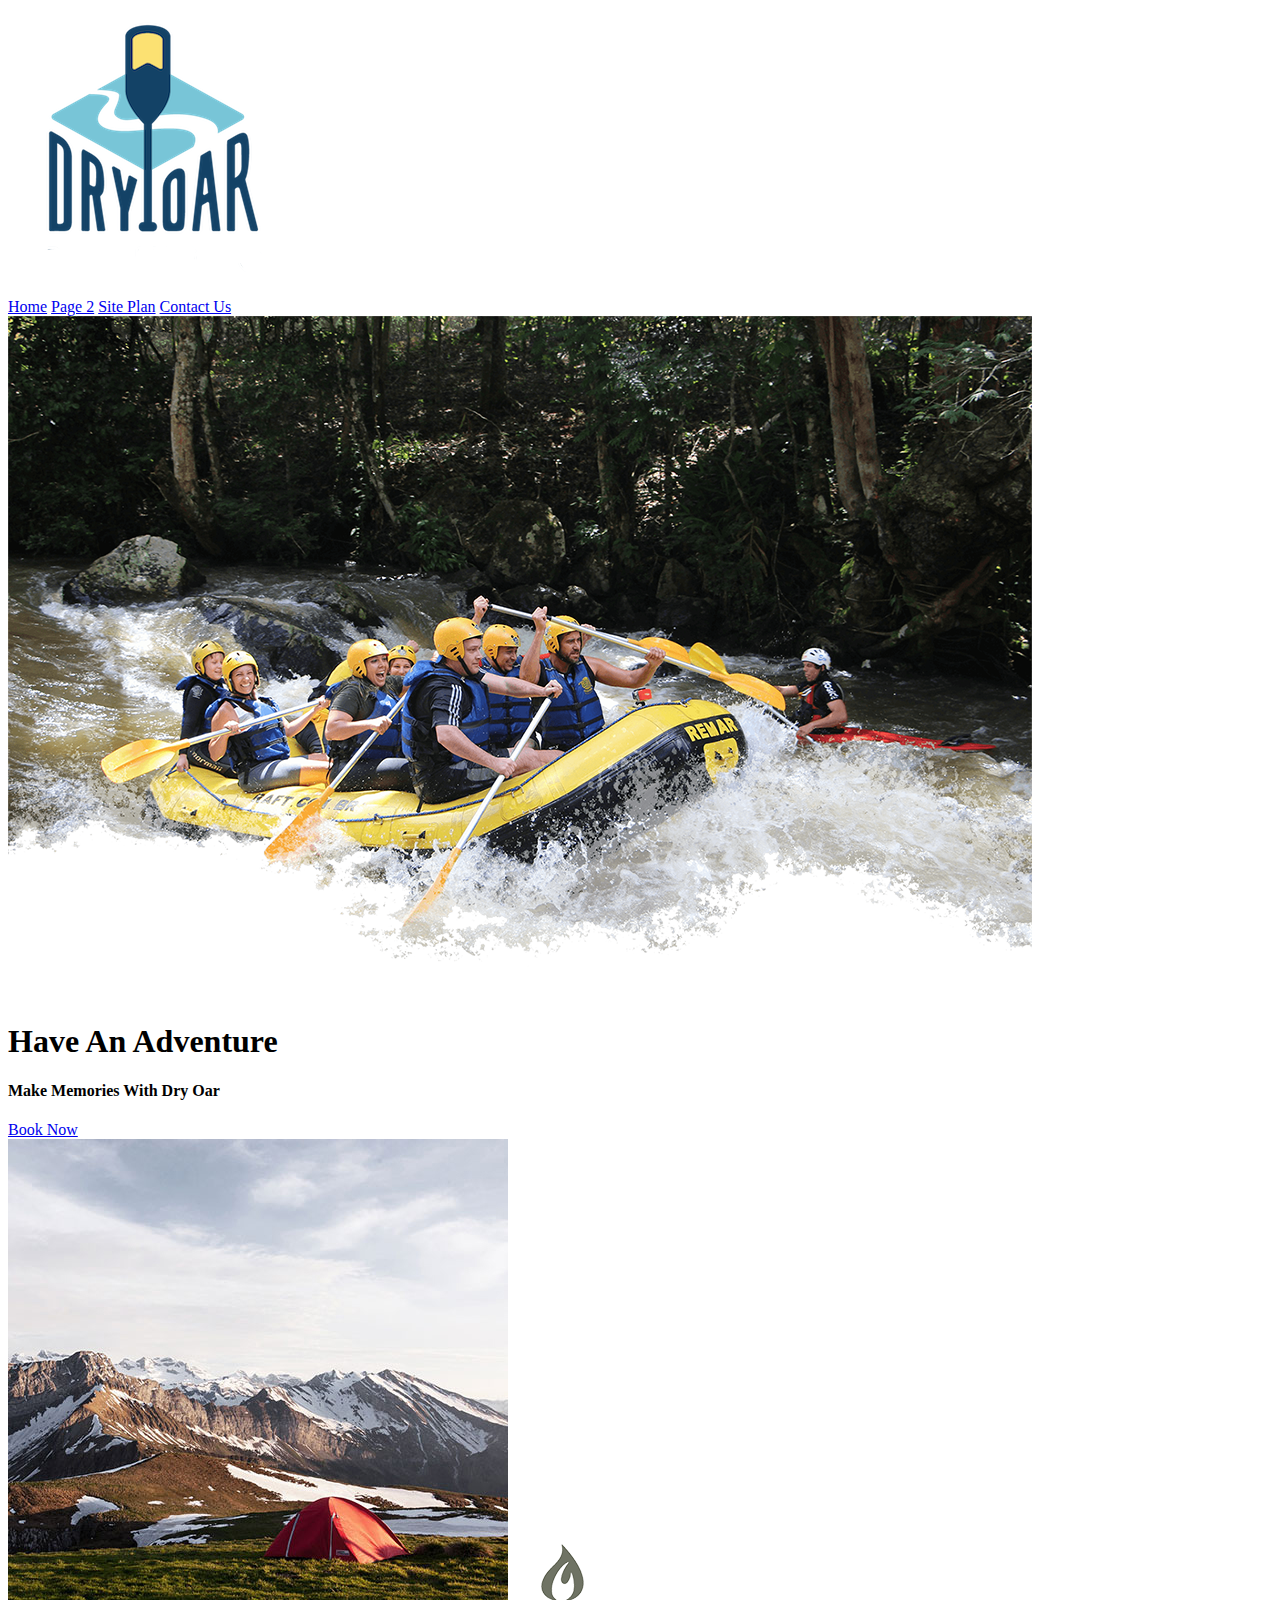
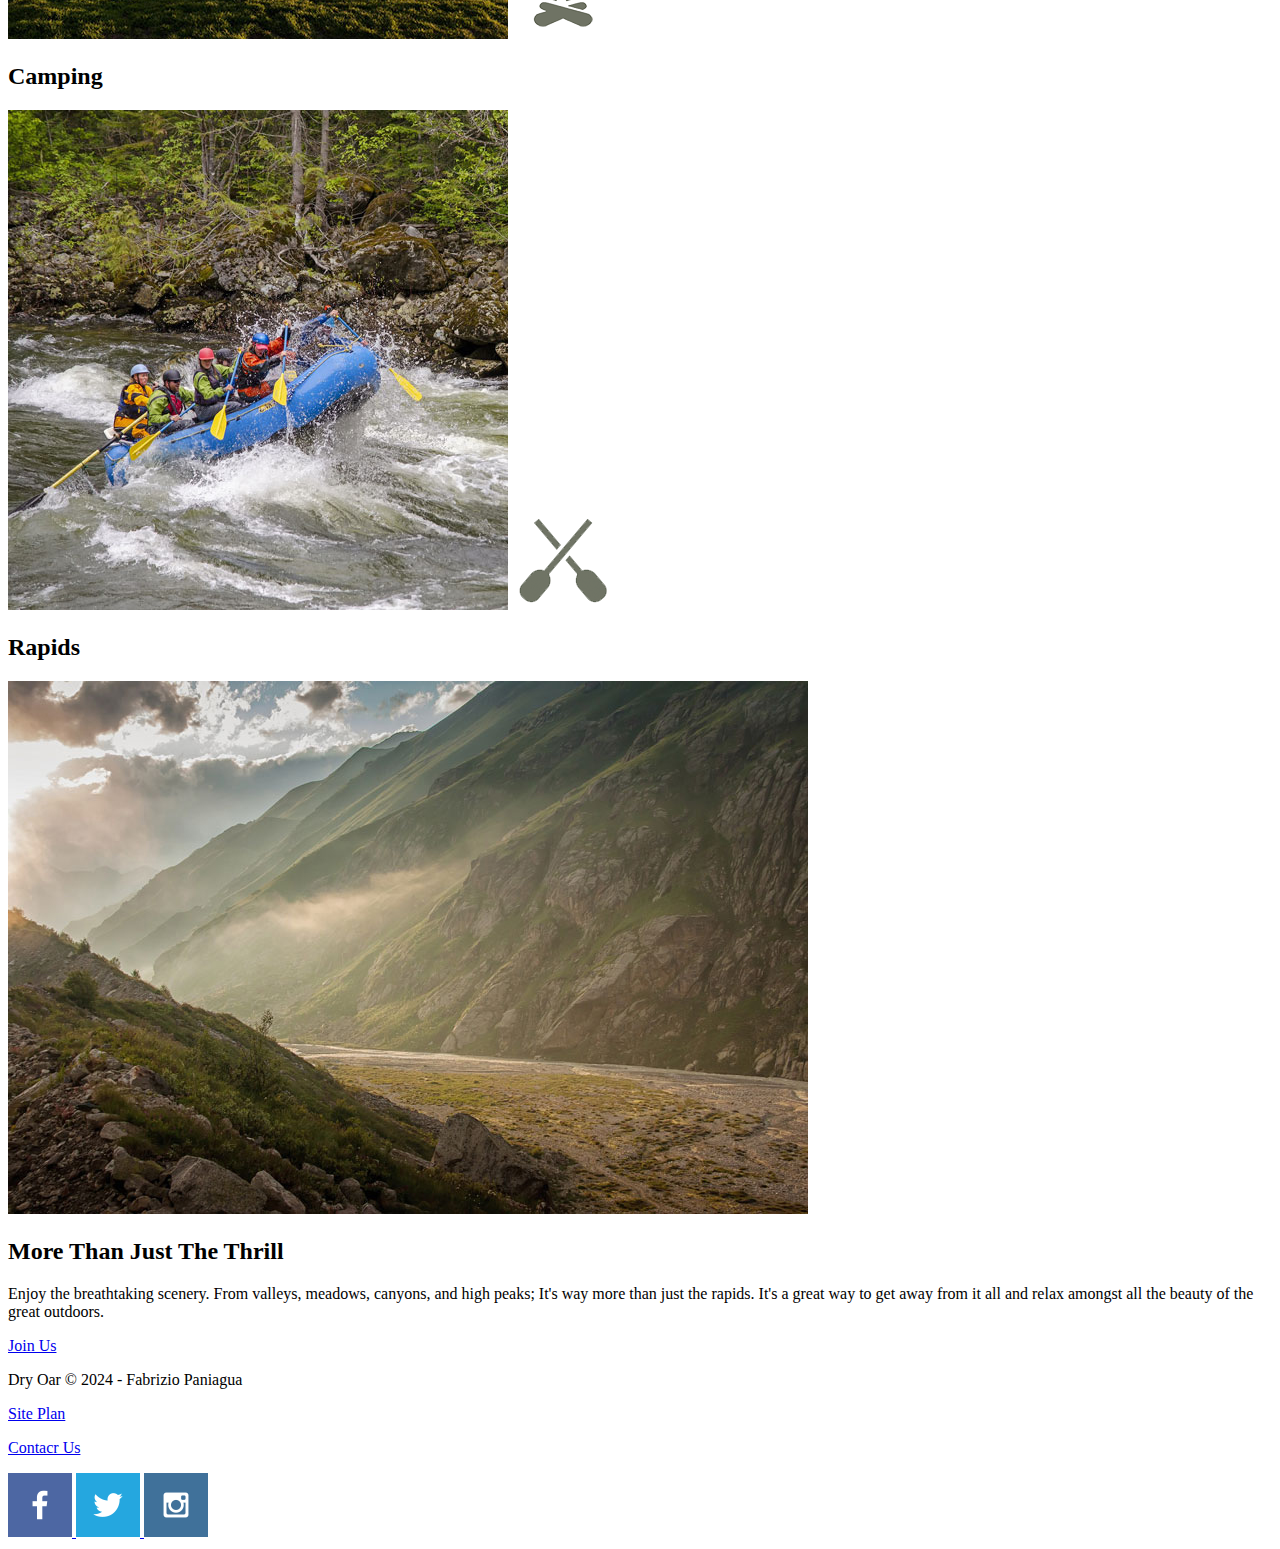
==== wwr/index.html @ 1023a110 "Lets hope" ====
<!DOCTYPE html>
<html lang="en">
<head>
    <meta charset="UTF-8">
    <meta name="viewport" content="width=device-width, initial-scale=1.0">
    <title>Whitewater Rafting Vacations | Dry Oar Boating | Home</title>
</head>
<body>
    <header>
        <a id="logo_link" href="index.html">
            <img class="logo" src="images/logo.png" alt="Dry Oar logo">
        </a>
        <nav>
            <a href="index.html">Home</a>
            <a href="#">Page 2</a>
            <a href="site-plan-rafting.html"> Site Plan</a>
            <a href="contactus.hmtl">Contact Us</a>
        </nav>
    </header>
    <div id="hero">
        <div id="hero-box">
            <img id="hero-img" src="images/hero.png" alt="People enjoying white water rafting">
        </div>
        <section id="hero.msg">
            <h1 class="home title">Have An Adventure</h1>
            <h4>Make Memories With Dry Oar </h4>
            <div class='button-box'>
                <a class='book' href="contactus.html">Book Now</a>
            </div>
        </section>
    </div>
    <main class="home-grid">
        <section class="rivers-card">
            <img class="card-img" src="images/camping.jpg" alt="tent in moutains">
            <img class="icon" src="images/fire_icon.png" alt="fire icon">
            <h2>Camping</h2>
        </section>
        <section class="rapids-card">
            <img class="card-img" src="images/rapids.jpg" alt="rafting boat">
            <img class="icon" src="images/oars.png" alt="oars icon">
            <h2>Rapids</h2>
        </section>
        <img class="mountains" src="images/mountains.jpg" alt="Misty mountains">
        <section class="msg">
            <h2>More Than Just The Thrill</h2>
            <p>Enjoy the breathtaking scenery. From valleys, meadows, canyons, and high peaks; It's way more than just the rapids. It's a great way to get away from it all and relax amongst all the beauty of the great outdoors. </p>
            <a class='join' href="rivers.html">Join Us</a>
        </section>
    </main>
    <footer>
        <p>Dry Oar &copy; 2024 - Fabrizio Paniagua</p>
        <p><a href="site-plan-rafting.html">Site Plan</a></p>
        <p><a href="contactus.html">Contacr Us</a></p>
        <div class="social">
            <a href="https://facebook.com">
                <img src="images/facebook.png" alt="fb icon">
            </a>
            <a href="https://twitter.com">
                <img src="images/twitter.png" alt="twitter icon">
            </a>
            <a href="https://instagram.com">
                <img src="images/instagram.png" alt="instagram icon">
            </a>
        </div>
    </footer>
</body>
</html>
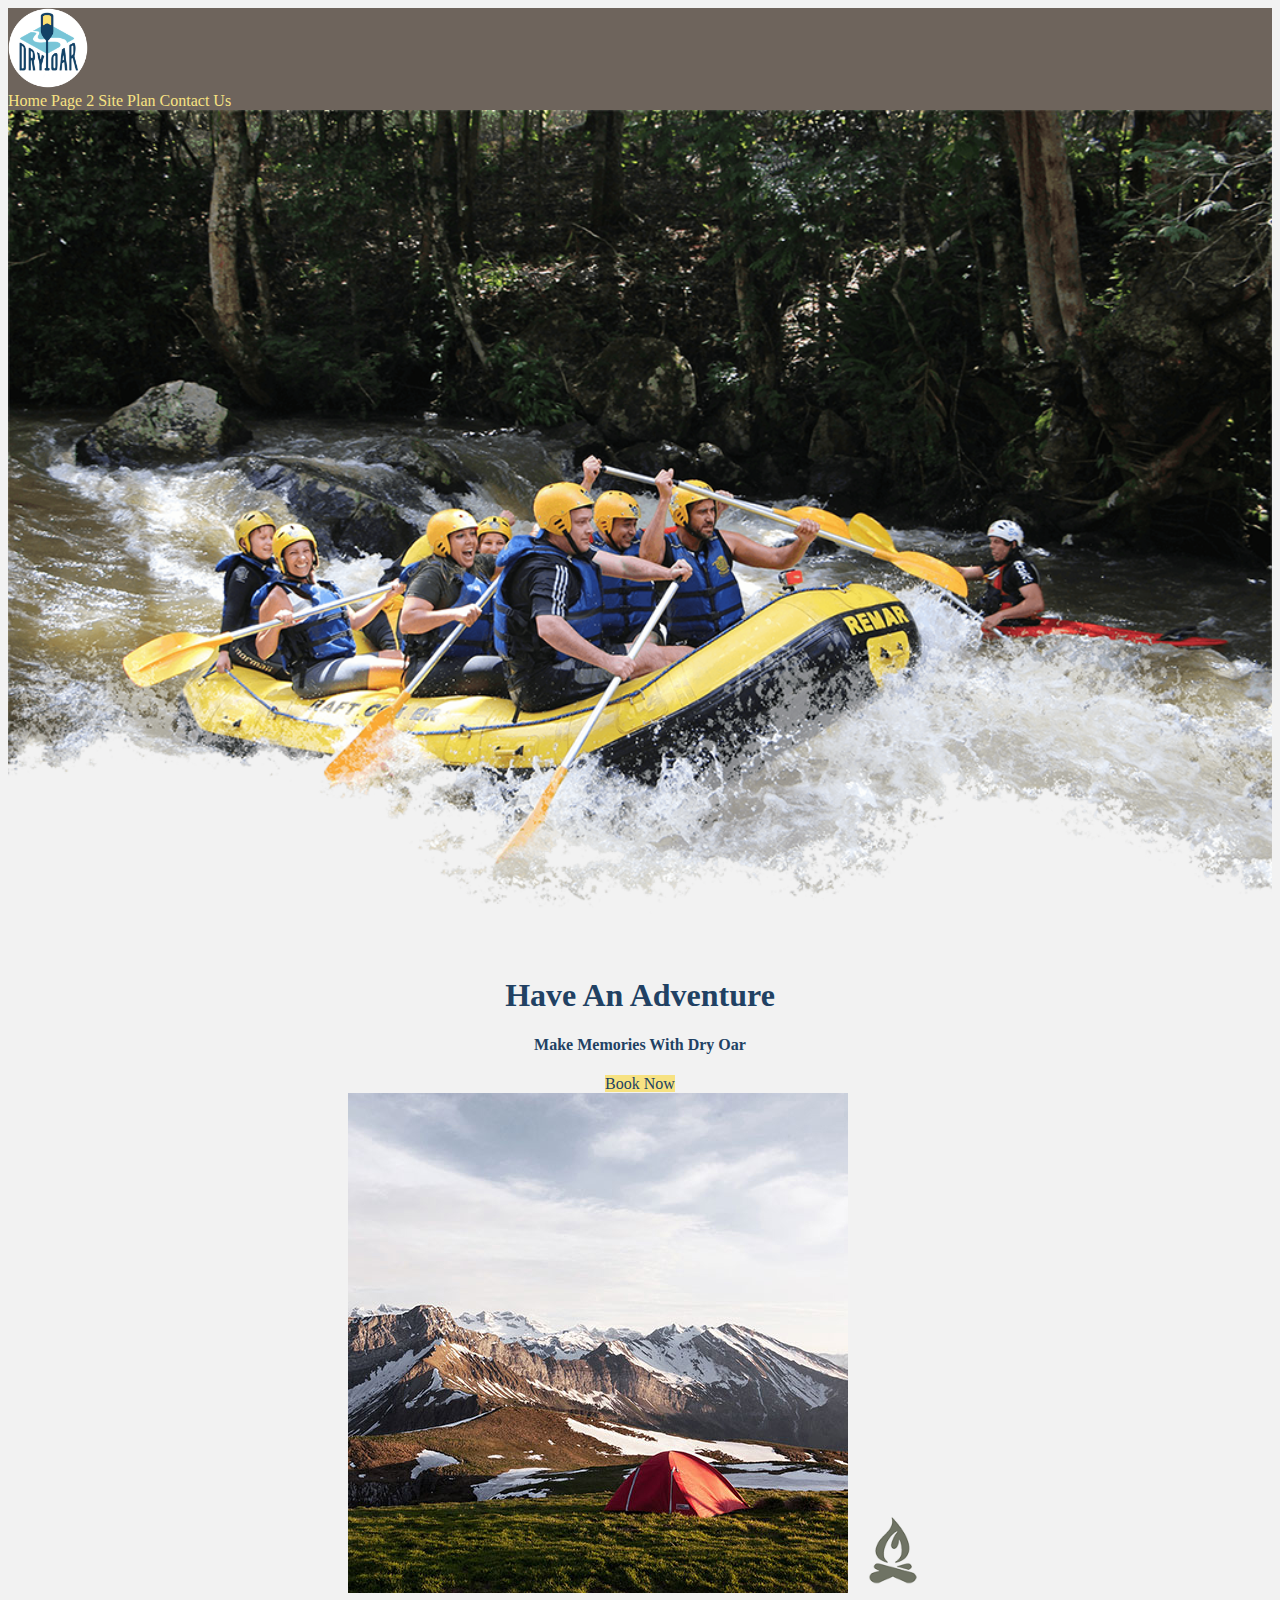
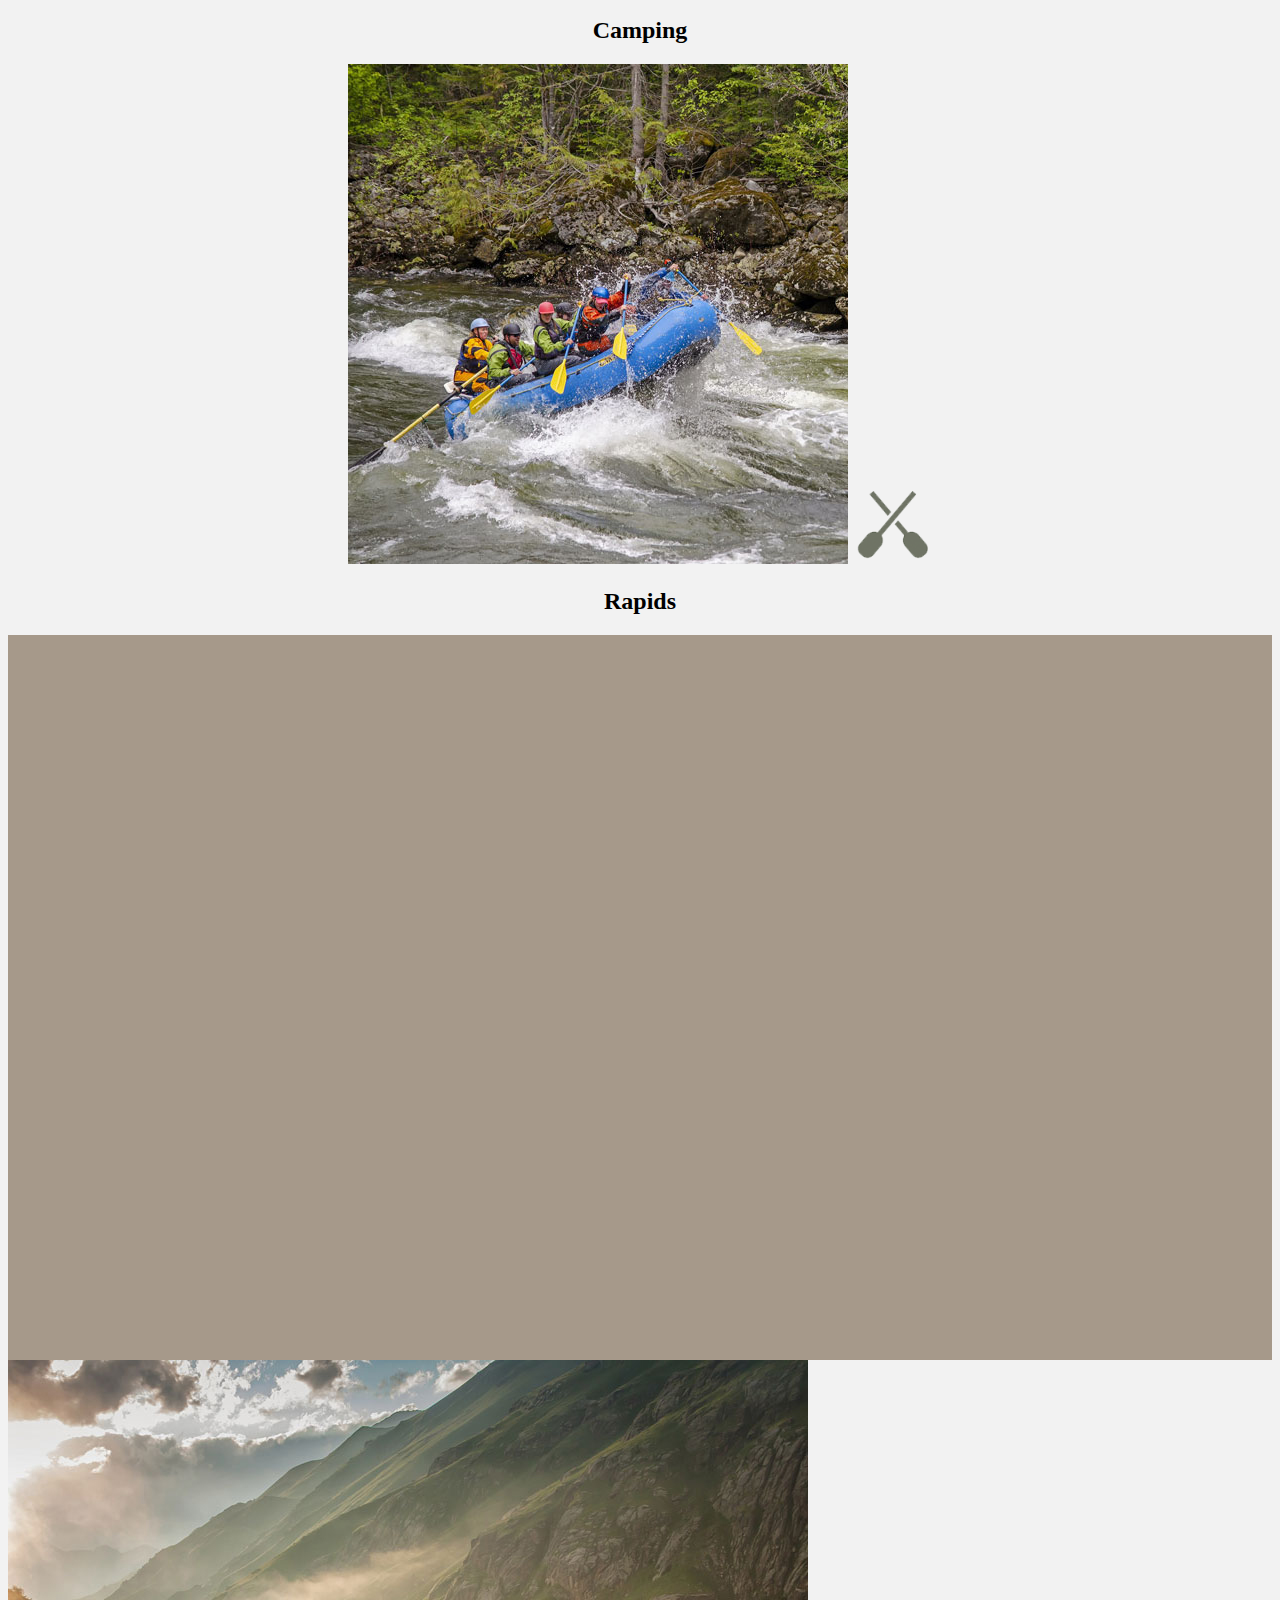
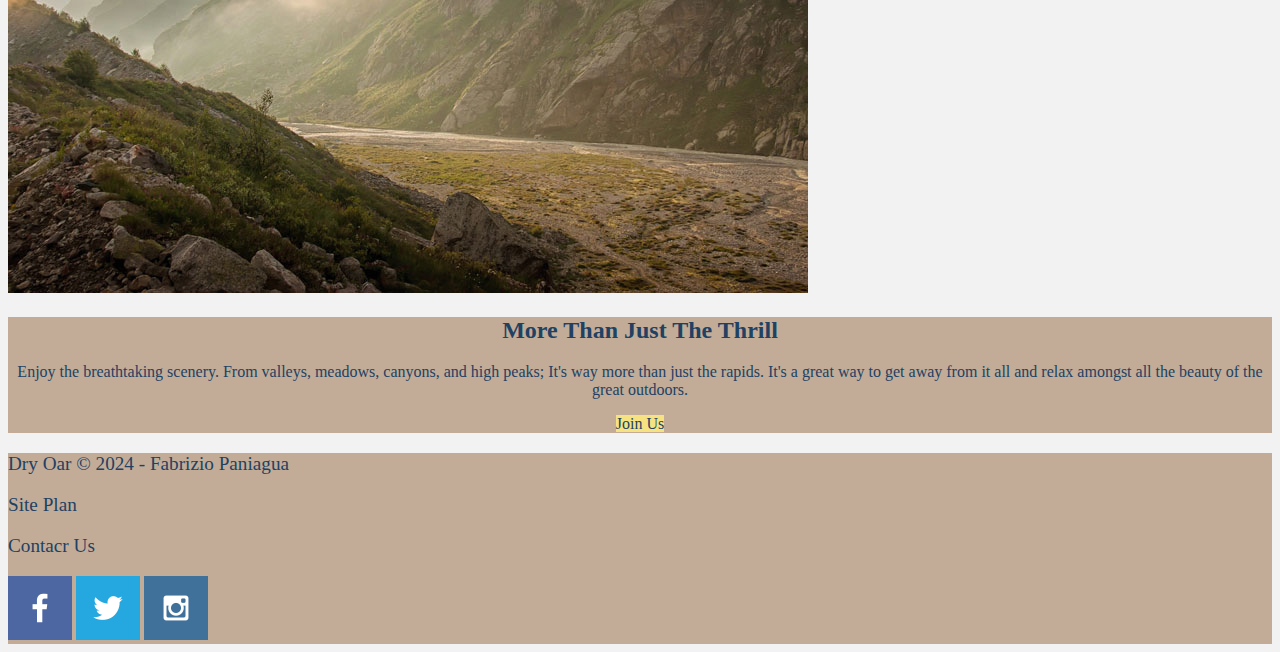
==== commit d194c8a1: "homework" ====
--- a/wwr/index.html
+++ b/wwr/index.html
@@ -2,11 +2,13 @@
 <!DOCTYPE html>
 <html lang="en">
 <head>
+    <link rel="stylesheet" href="styles/style.css">
     <meta charset="UTF-8">
     <meta name="viewport" content="width=device-width, initial-scale=1.0">
     <title>Whitewater Rafting Vacations | Dry Oar Boating | Home</title>
 </head>
 <body>
+    <div id="content"></div>
     <header>
         <a id="logo_link" href="index.html">
             <img class="logo" src="images/logo.png" alt="Dry Oar logo">
@@ -23,7 +25,7 @@
             <img id="hero-img" src="images/hero.png" alt="People enjoying white water rafting">
         </div>
         <section id="hero.msg">
-            <h1 class="home title">Have An Adventure</h1>
+            <h1 class="home-title">Have An Adventure</h1>
             <h4>Make Memories With Dry Oar </h4>
             <div class='button-box'>
                 <a class='book' href="contactus.html">Book Now</a>
@@ -41,6 +43,7 @@
             <img class="icon" src="images/oars.png" alt="oars icon">
             <h2>Rapids</h2>
         </section>
+        <div id="background"></div> 
         <img class="mountains" src="images/mountains.jpg" alt="Misty mountains">
         <section class="msg">
             <h2>More Than Just The Thrill</h2>
@@ -53,13 +56,13 @@
         <p><a href="site-plan-rafting.html">Site Plan</a></p>
         <p><a href="contactus.html">Contacr Us</a></p>
         <div class="social">
-            <a href="https://facebook.com">
+            <a href="https://facebook.com" target="_blank">
                 <img src="images/facebook.png" alt="fb icon">
             </a>
-            <a href="https://twitter.com">
+            <a href="https://twitter.com" target="_blank">
                 <img src="images/twitter.png" alt="twitter icon">
             </a>
-            <a href="https://instagram.com">
+            <a href="https://instagram.com" target="_blank">
                 <img src="images/instagram.png" alt="instagram icon">
             </a>
         </div>
--- a/wwr/styles/style.css
+++ b/wwr/styles/style.css
@@ -0,0 +1,84 @@
+header {
+    background-color:#6e645c;
+}
+body {
+    background-color: #F2F2F2; 
+}
+main section{
+    text-align: center;
+}
+nav a{
+    text-align: center;
+    color: #F7E282;
+    text-decoration: none;
+}
+nav a:hover {
+    background-color: #214163;
+    color: #F7E282;
+}
+h4{
+    text-align: center;
+    color: #214163;
+}
+#content {
+    max-width: 1600px;
+    margin: 0 auto;
+}
+#hero-msg h1, #hero-msg h4{
+    text-align: center;
+}
+#background {
+    height: 725px;
+    background-color: #A6998A;
+}
+h1{
+    text-align: center;
+    color: #214163;
+}
+.button-box{
+    text-align: center;
+}
+.book, .join{
+    background-color: #F7E282;
+    color: #214163;
+    text-decoration: none;
+}
+.book:hover, .join:hover{
+    background-color: #8AC3D5;
+    color: #214163;
+}
+.msg{
+    background-color: #c2ac98;
+}
+.msg h2{
+    color: #214163;
+}
+.msg p{
+    color: #214163;
+}
+.logo{
+    width: 80px;
+}
+.icon{
+    width: 80px;
+}
+#hero-img{
+    width: 100%;
+}
+footer{
+    background-color: #c2ac98;
+    color: #214163;
+}
+footer a{
+    color: #214163;
+    text-decoration: none;
+}
+footer a:hover{
+    color: #214163;
+}
+footer p {
+    font-size: 1.2em;
+} 
+footer p a:hover {
+    text-decoration: underline;
+}    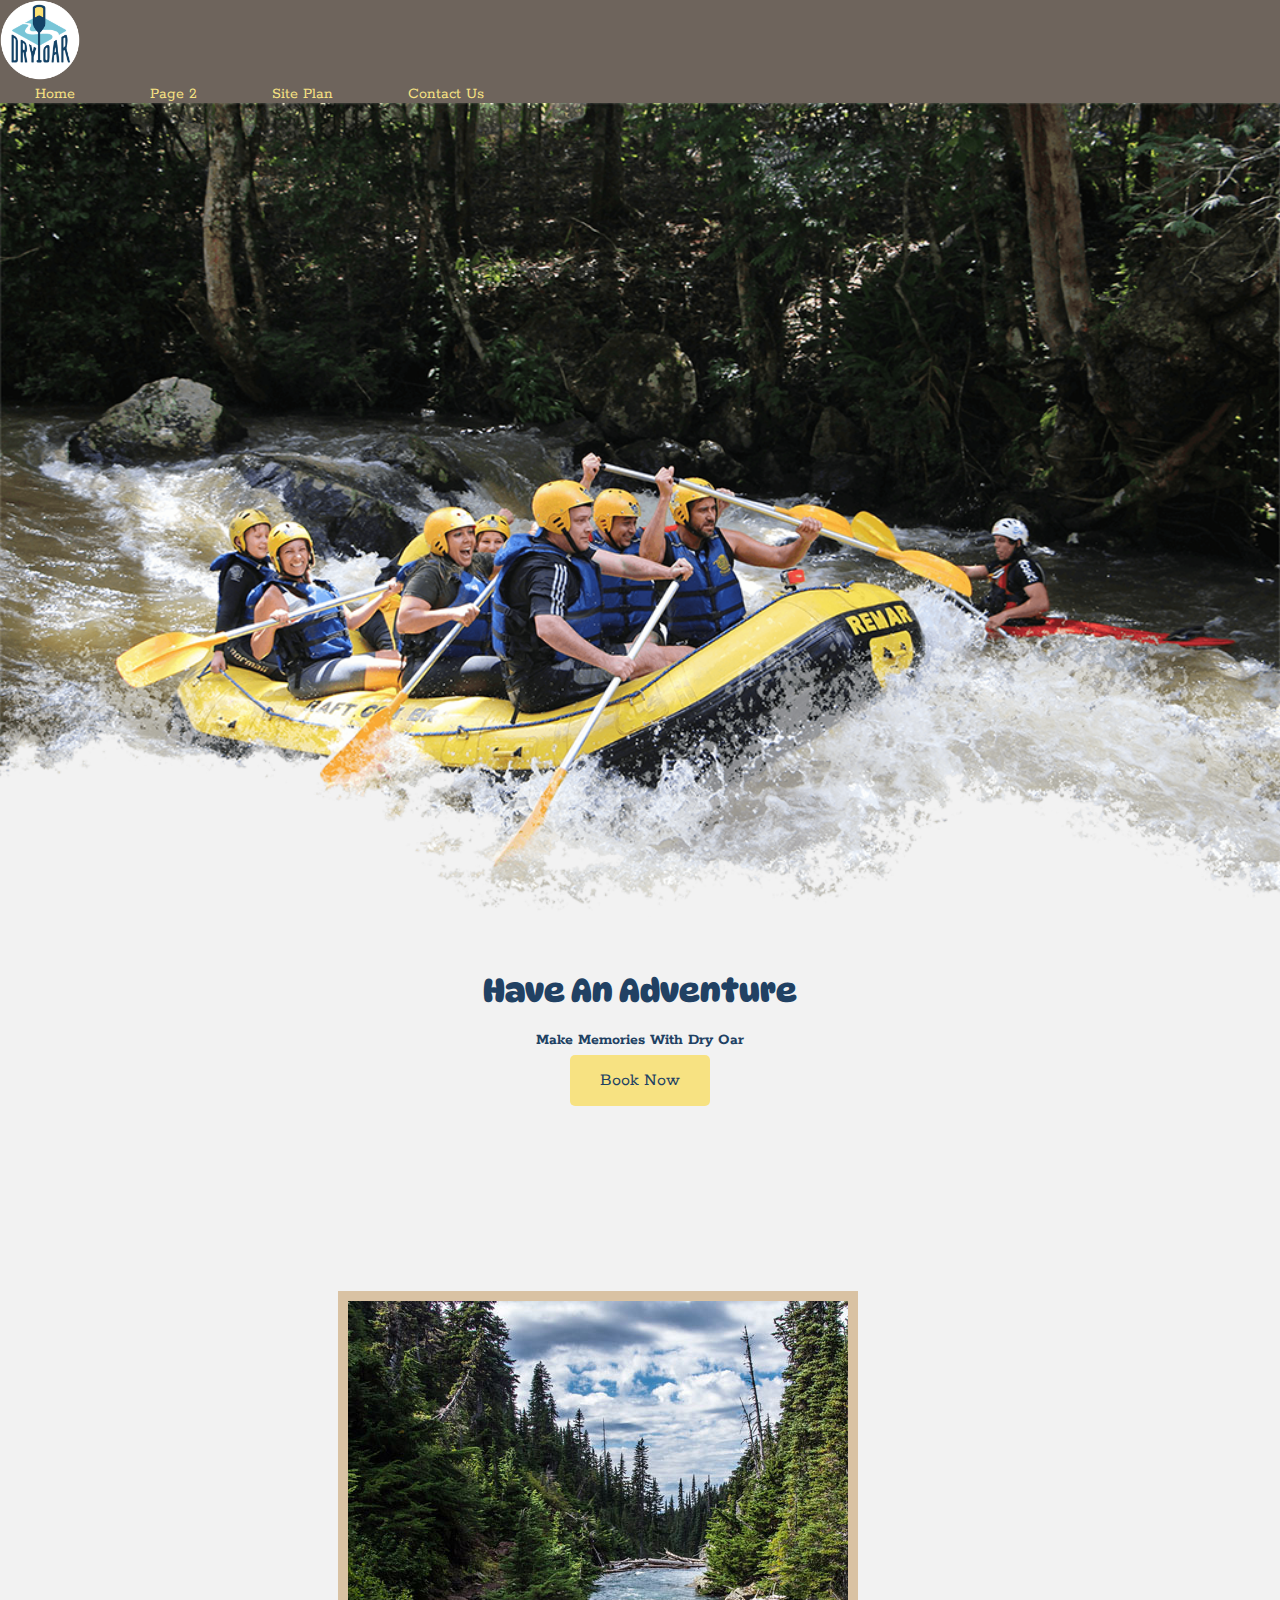
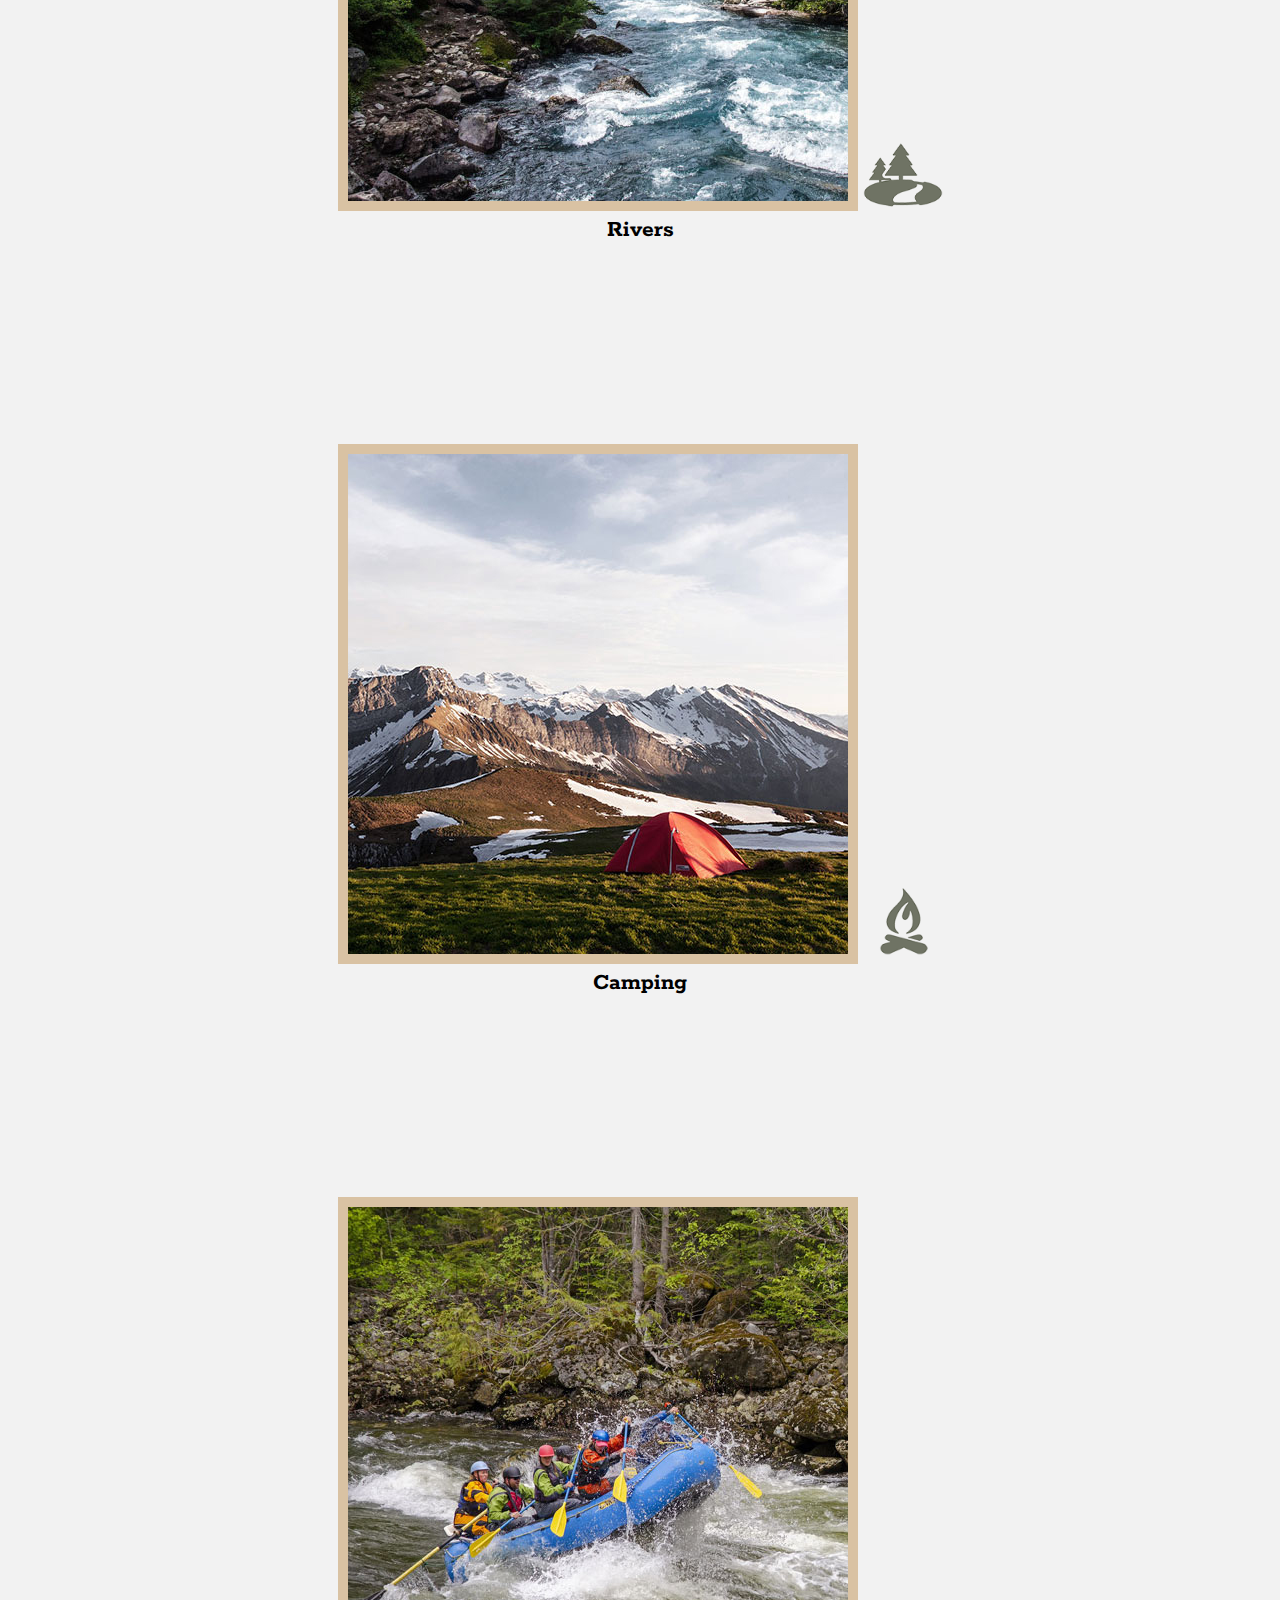
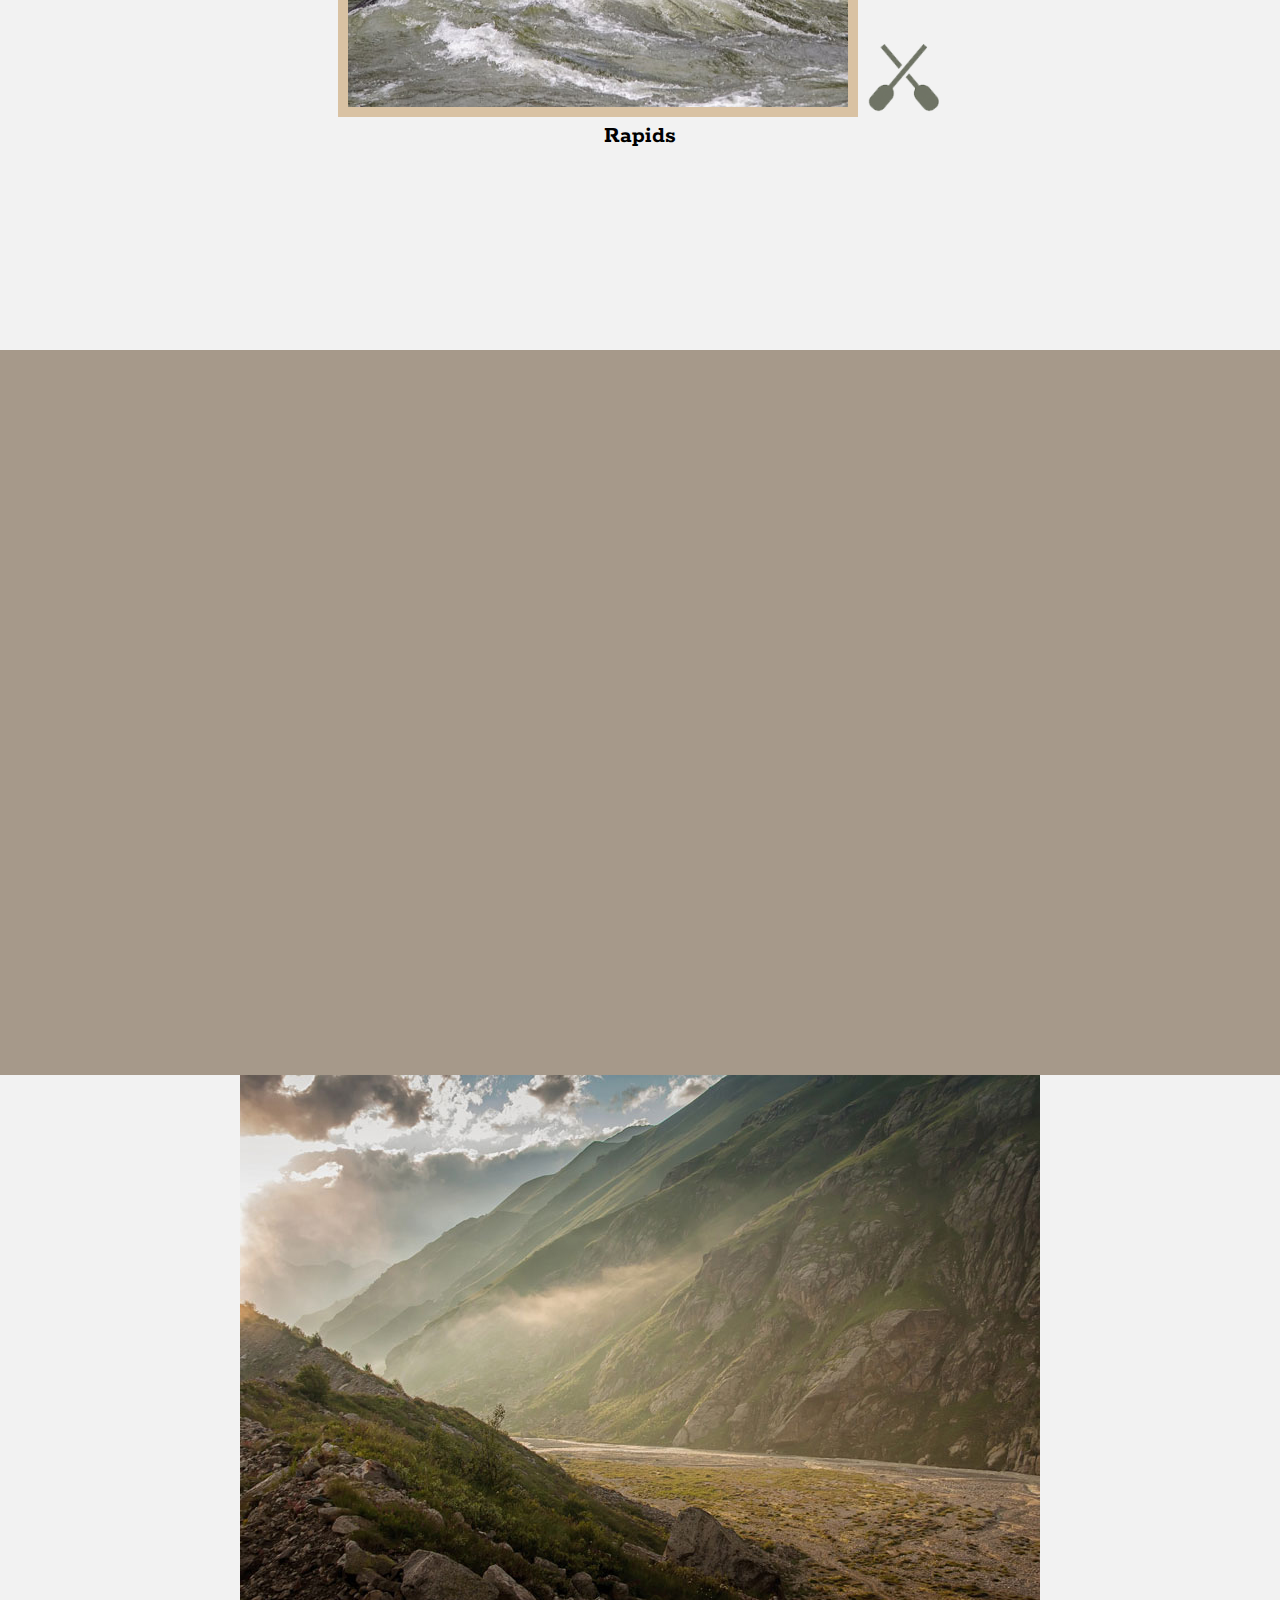
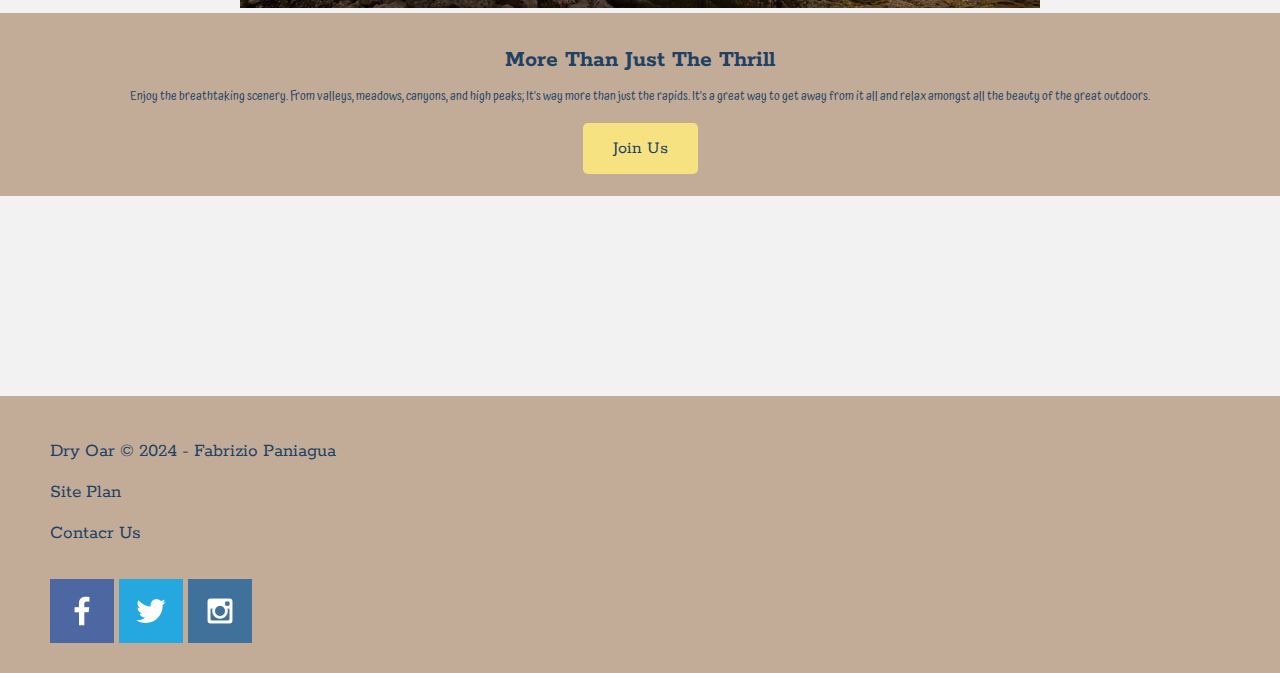
==== commit 7a63124c: "week5_changes" ====
--- a/wwr/index.html
+++ b/wwr/index.html
@@ -25,7 +25,7 @@
             <img id="hero-img" src="images/hero.png" alt="People enjoying white water rafting">
         </div>
         <section id="hero.msg">
-            <h1 class="home-title">Have An Adventure</h1>
+            <h1 class='home-title'>Have An Adventure</h1>
             <h4>Make Memories With Dry Oar </h4>
             <div class='button-box'>
                 <a class='book' href="contactus.html">Book Now</a>
@@ -34,6 +34,10 @@
     </div>
     <main class="home-grid">
         <section class="rivers-card">
+            <img class="card-img" src="images/rivers.jpg" alt="river in forest">
+            <img class="icon" src="images/river_icon.png" alt="river icon">
+            <h2>Rivers</h2>
+        <section class="camping-card">
             <img class="card-img" src="images/camping.jpg" alt="tent in moutains">
             <img class="icon" src="images/fire_icon.png" alt="fire icon">
             <h2>Camping</h2>
--- a/wwr/styles/style.css
+++ b/wwr/styles/style.css
@@ -1,16 +1,26 @@
+@import url('https://fonts.googleapis.com/css2?family=DynaPuff:wght@400..700&display=swap');
+@import url('https://fonts.googleapis.com/css2?family=Rokkitt:ital,wght@0,100..900;1,100..900&display=swap');
+@import url('https://fonts.googleapis.com/css2?family=Atma:wght@300;400;500;600;700&display=swap');
 header {
     background-color:#6e645c;
 }
 body {
     background-color: #F2F2F2; 
+    font-family: "Rokkitt", Helvetica, sans-serif;
+    margin: 0;
+    padding: 0;
 }
 main section{
     text-align: center;
+}
+main section img{
+    box-sizing: border-box;
 }
 nav a{
     text-align: center;
     color: #F7E282;
     text-decoration: none;
+    padding: 35px;
 }
 nav a:hover {
     background-color: #214163;
@@ -31,9 +41,21 @@
     height: 725px;
     background-color: #A6998A;
 }
-h1{
+#hero-img{
+    width: 100%;
+}
+#logo_link{
+    padding-top: 5px;
+}
+.home-title{
     text-align: center;
     color: #214163;
+    font-family: "DynaPuff", Helvetica, sans-serif;
+    font-size: 2em;
+    margin-top: 10px;
+}
+h2 {
+    margin: 0;
 }
 .button-box{
     text-align: center;
@@ -42,6 +64,11 @@
     background-color: #F7E282;
     color: #214163;
     text-decoration: none;
+    font-family: "Rokkitt", Helvetica, sans-serif;
+    font-size: 18px;
+    padding: 15px 30px;
+    margin-top: 50px;
+    border-radius: 5px;
 }
 .book:hover, .join:hover{
     background-color: #8AC3D5;
@@ -49,25 +76,36 @@
 }
 .msg{
     background-color: #c2ac98;
+    line-height: 1.5em;
+    padding: 35px;
 }
 .msg h2{
     color: #214163;
 }
 .msg p{
     color: #214163;
+    font-family: "Atma", Helvetica, sans-serif;
+    font-size: .8em;
+    padding-bottom: 15px;
 }
 .logo{
     width: 80px;
 }
 .icon{
     width: 80px;
+    padding-top: 10px;
 }
-#hero-img{
-    width: 100%;
+.rivers-card, .camping-card, .rapids-card{
+    margin: 200px 0;
+}
+.card-img{
+    border: 10px solid #d9c2a3;
 }
 footer{
     background-color: #c2ac98;
     color: #214163;
+    padding: 25px 50px;
+    margin-top: 200px;
 }
 footer a{
     color: #214163;
@@ -81,4 +119,7 @@
 } 
 footer p a:hover {
     text-decoration: underline;
-}    +}
+footer .social{
+    padding-top: 15px;
+}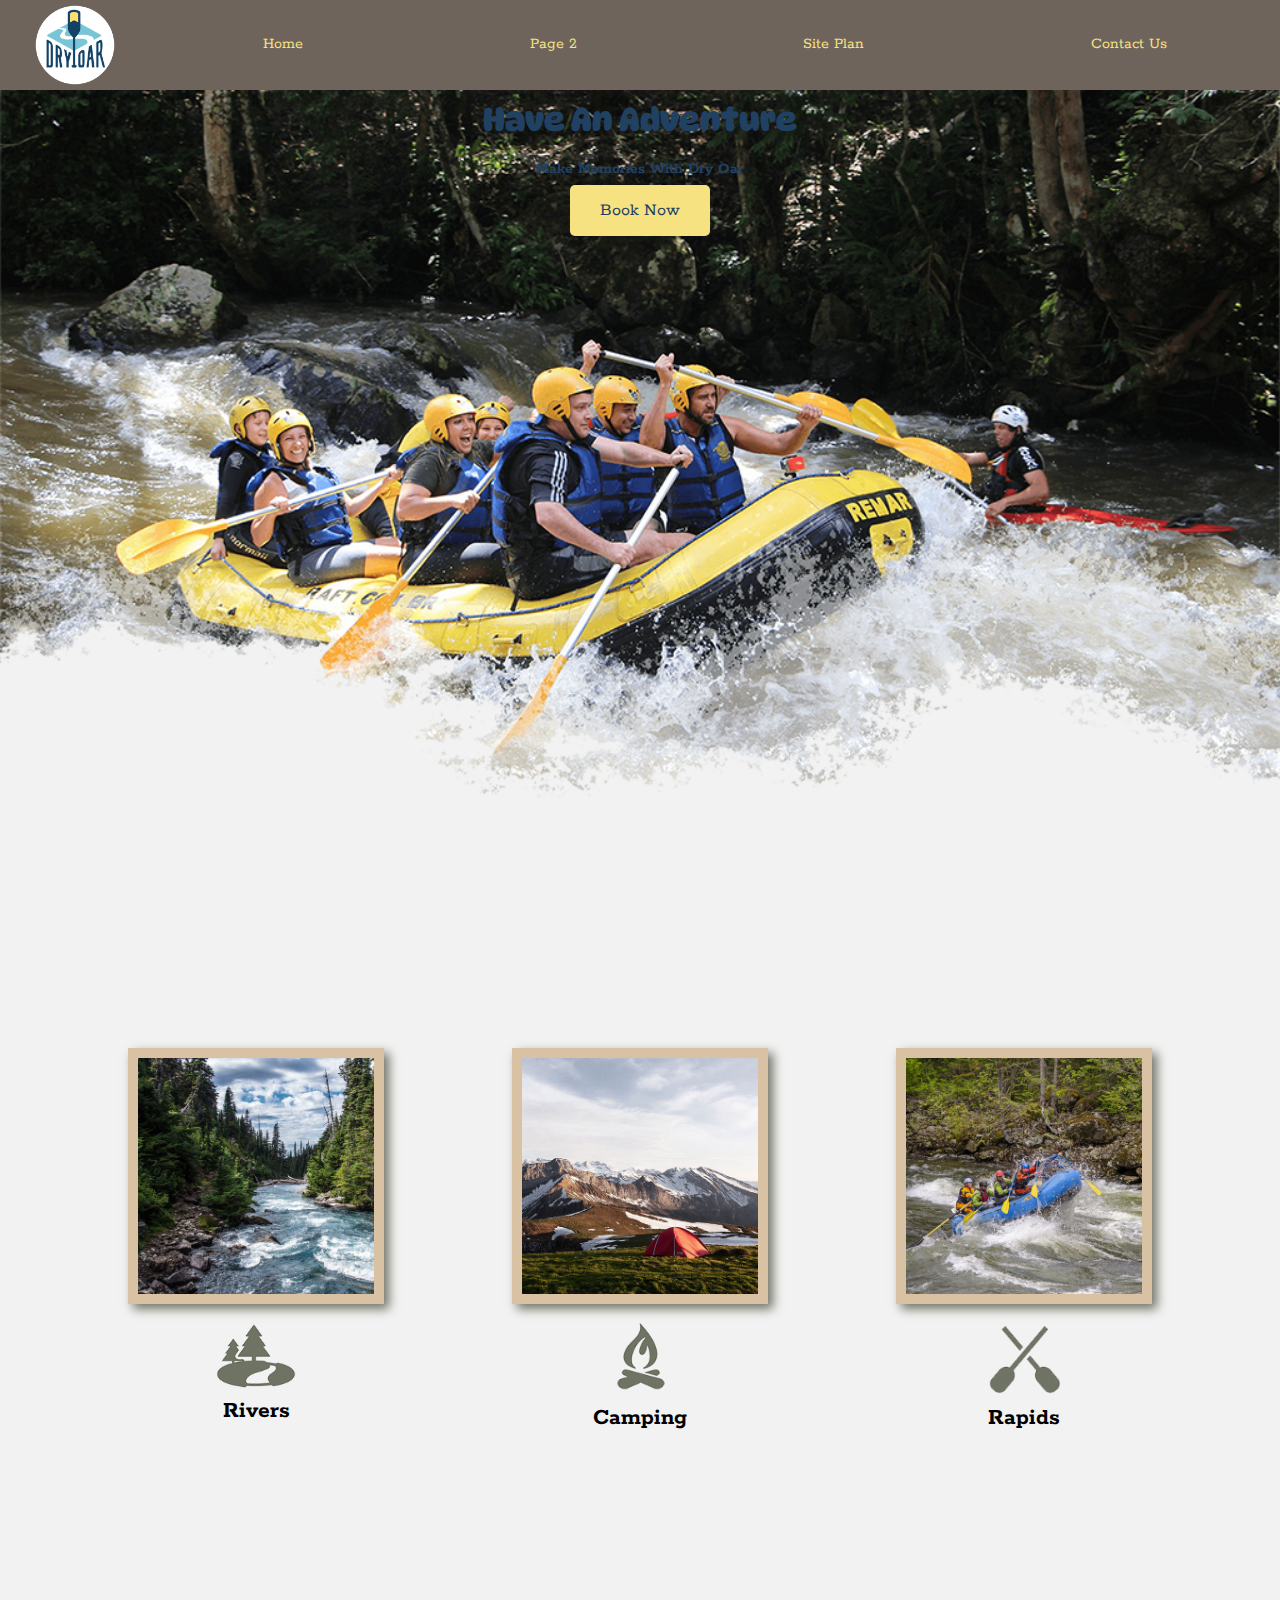
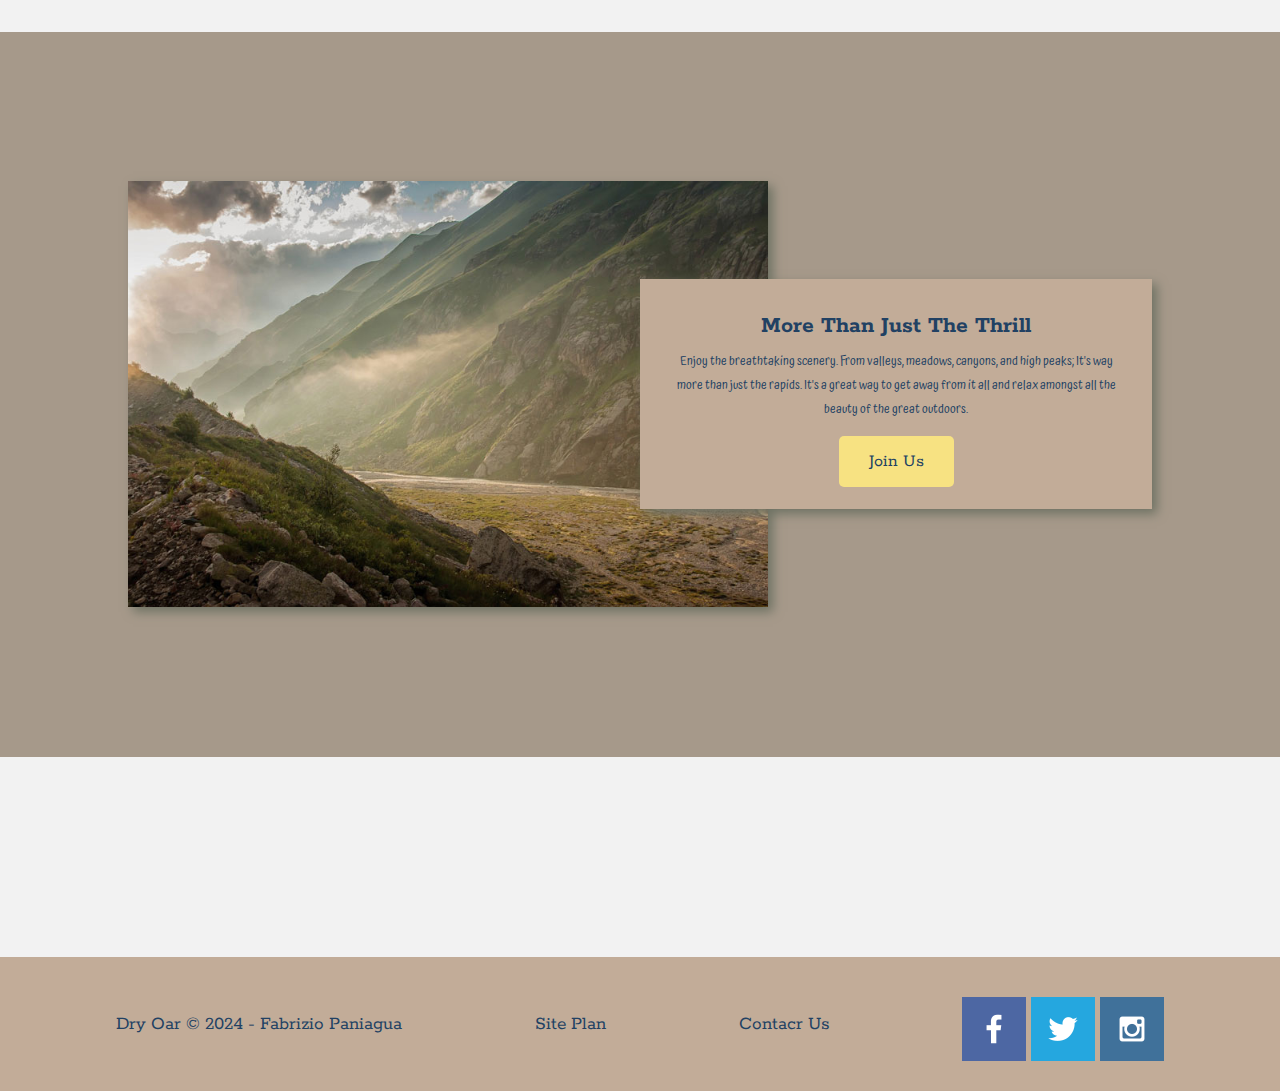
==== commit fd6b2f05: "fixes" ====
--- a/wwr/index.html
+++ b/wwr/index.html
@@ -24,7 +24,7 @@
         <div id="hero-box">
             <img id="hero-img" src="images/hero.png" alt="People enjoying white water rafting">
         </div>
-        <section id="hero.msg">
+        <section id="hero-msg">
             <h1 class='home-title'>Have An Adventure</h1>
             <h4>Make Memories With Dry Oar </h4>
             <div class='button-box'>
@@ -37,6 +37,7 @@
             <img class="card-img" src="images/rivers.jpg" alt="river in forest">
             <img class="icon" src="images/river_icon.png" alt="river icon">
             <h2>Rivers</h2>
+        </section>
         <section class="camping-card">
             <img class="card-img" src="images/camping.jpg" alt="tent in moutains">
             <img class="icon" src="images/fire_icon.png" alt="fire icon">
--- a/wwr/styles/style.css
+++ b/wwr/styles/style.css
@@ -3,6 +3,8 @@
 @import url('https://fonts.googleapis.com/css2?family=Atma:wght@300;400;500;600;700&display=swap');
 header {
     background-color:#6e645c;
+    display: grid;
+    grid-template-columns: 150px auto;
 }
 body {
     background-color: #F2F2F2; 
@@ -16,6 +18,10 @@
 main section img{
     box-sizing: border-box;
 }
+nav{
+    display: flex;
+    justify-content: space-around;
+}
 nav a{
     text-align: center;
     color: #F7E282;
@@ -37,15 +43,38 @@
 #hero-msg h1, #hero-msg h4{
     text-align: center;
 }
+#hero-msg{
+    grid-column: 2/3;
+    grid-row: 1/2;
+    margin-top: 100px;
+}
 #background {
     height: 725px;
     background-color: #A6998A;
+    grid-column: 1/11;
+    grid-row: 4/9;
+}
+#hero-box {
+    grid-column: 1/4;
+    grid-row: 1/3;
+    z-index: -1;
+}
+#hero{
+    display: grid;
+    grid-template-columns: 1fr 3fr 1fr;
+    margin-top: -100px;
 }
 #hero-img{
     width: 100%;
 }
 #logo_link{
     padding-top: 5px;
+    justify-self: center;
+    align-self: center;
+}
+.home-grid{
+    display: grid;
+    grid-template-columns: repeat(10, 1fr);
 }
 .home-title{
     text-align: center;
@@ -78,6 +107,9 @@
     background-color: #c2ac98;
     line-height: 1.5em;
     padding: 35px;
+    grid-column: 6/10;
+    grid-row: 6/7;
+    box-shadow: 5px 5px 10px #6f7364;
 }
 .msg h2{
     color: #214163;
@@ -98,14 +130,42 @@
 .rivers-card, .camping-card, .rapids-card{
     margin: 200px 0;
 }
+.rivers-card{
+    grid-column: 2/4;
+    grid-row: 2/3;
+}
 .card-img{
     border: 10px solid #d9c2a3;
+    width: 100%;
+    transition: transform .5s;
+    box-shadow: 5px 5px 10px #6f7364;
+}
+.card-img:hover{
+    opacity: .6;
+    transform: scale(1.1);
+}
+.mountains{
+    width: 100%;
+    grid-column: 2/7;
+    grid-row: 5/8;
+    box-shadow: 5px 5px 10px #6f7364;
+}
+.camping-card{
+    grid-column: 5/7;
+    grid-row: 2/3;
+}
+.rapids-card{
+    grid-column: 8/10;
+    grid-row: 2/3;
 }
 footer{
     background-color: #c2ac98;
     color: #214163;
     padding: 25px 50px;
     margin-top: 200px;
+    display: flex;
+    justify-content: space-around;
+    align-items: center;
 }
 footer a{
     color: #214163;
@@ -122,4 +182,48 @@
 }
 footer .social{
     padding-top: 15px;
+}
+
+@media screen and (max-width: 900px) {
+    #hero, .home-grid {
+        display: block;
+        height: auto;
+    }
+    nav, footer {
+        flex-direction: column;
+    }
+    nav a {
+        display: block;
+        padding: 15px;
+    }
+    #hero {
+        margin-top: 0;
+    }
+    #hero-msg {
+        margin-top: 0;
+    }
+    #hero-msg h4 {
+        display: none;
+    }
+    #hero-msg h1 {
+        color: #6f7364;
+    }
+    .home-title {
+        font-size: 25px;
+    }
+    .rivers-card, .camping-card, .rapids-card { 
+        margin: 50px auto;
+        width: 60%;
+    }
+    #background {
+        display: none;
+    }
+    .mountains, .msg {
+        width: 80%;
+        display: block;
+        margin: 0 auto;
+    }
+    footer {
+        margin-top: 25px;
+    }
 }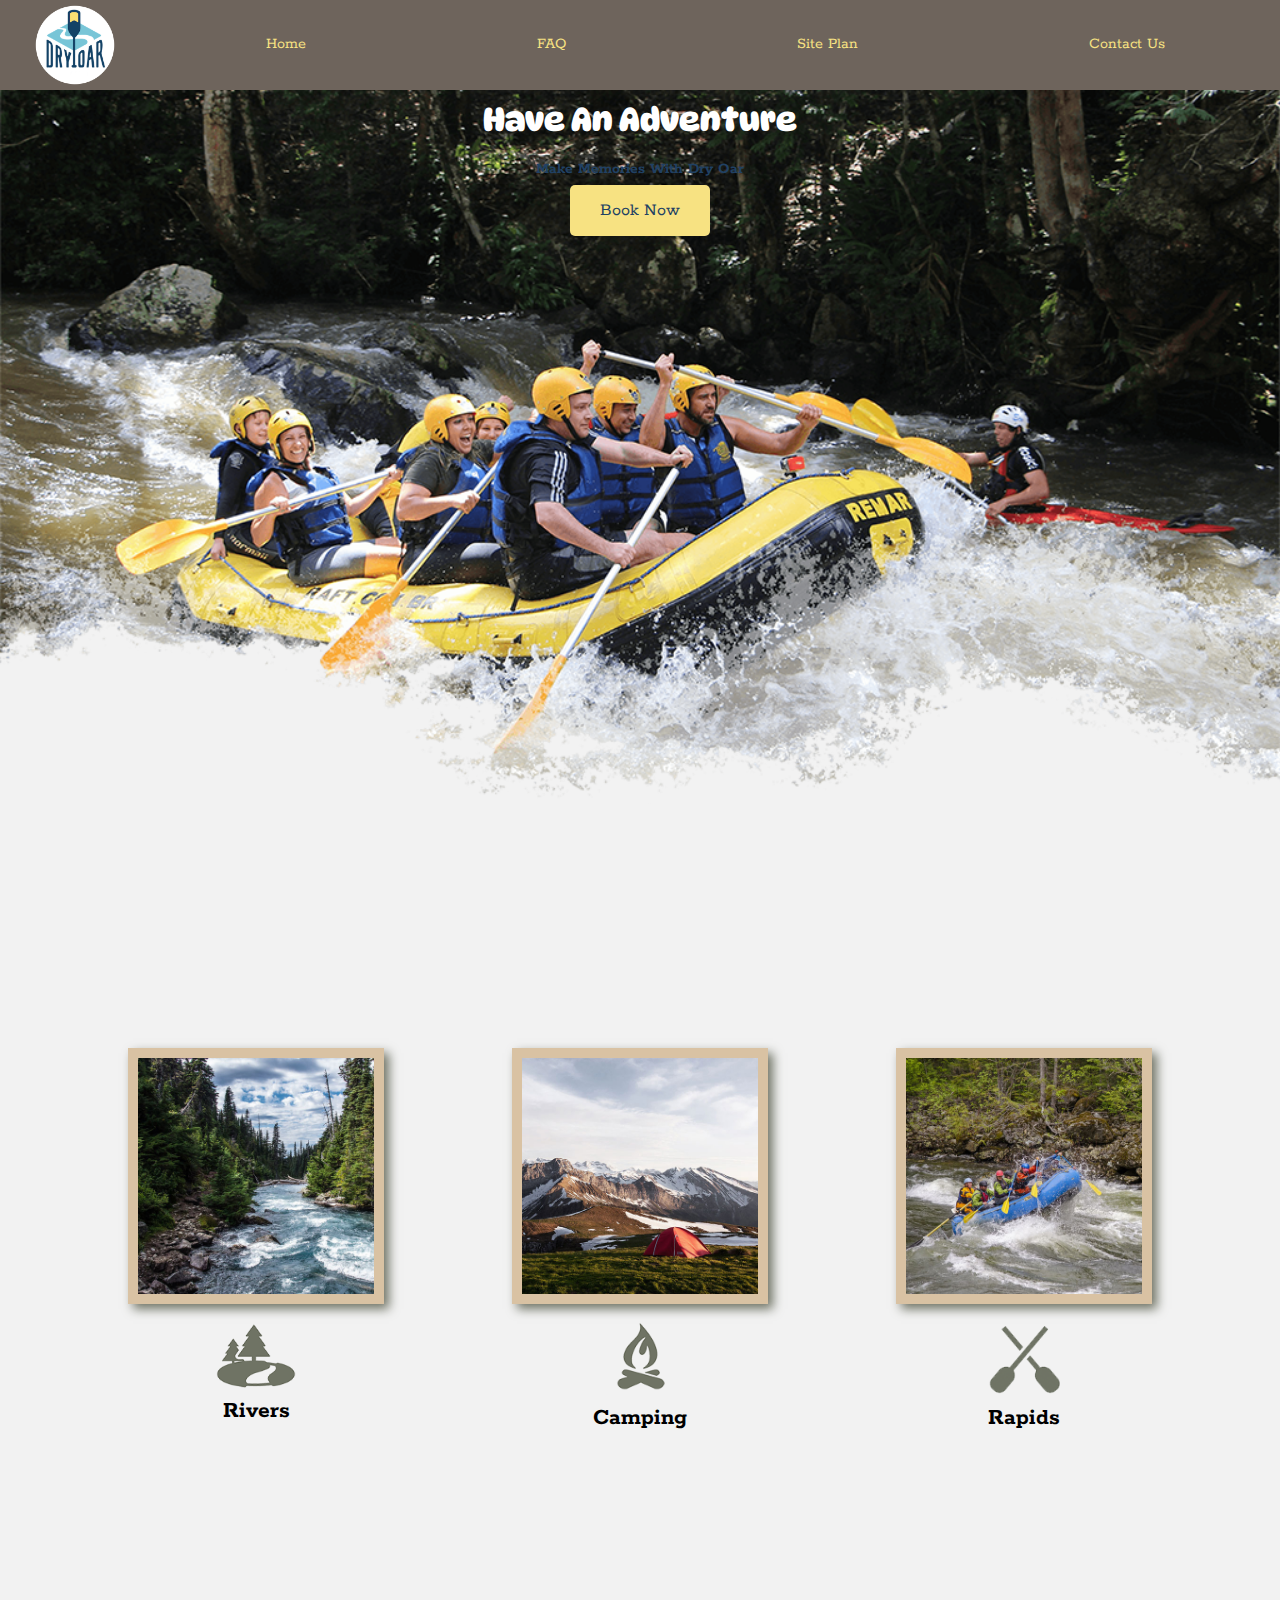
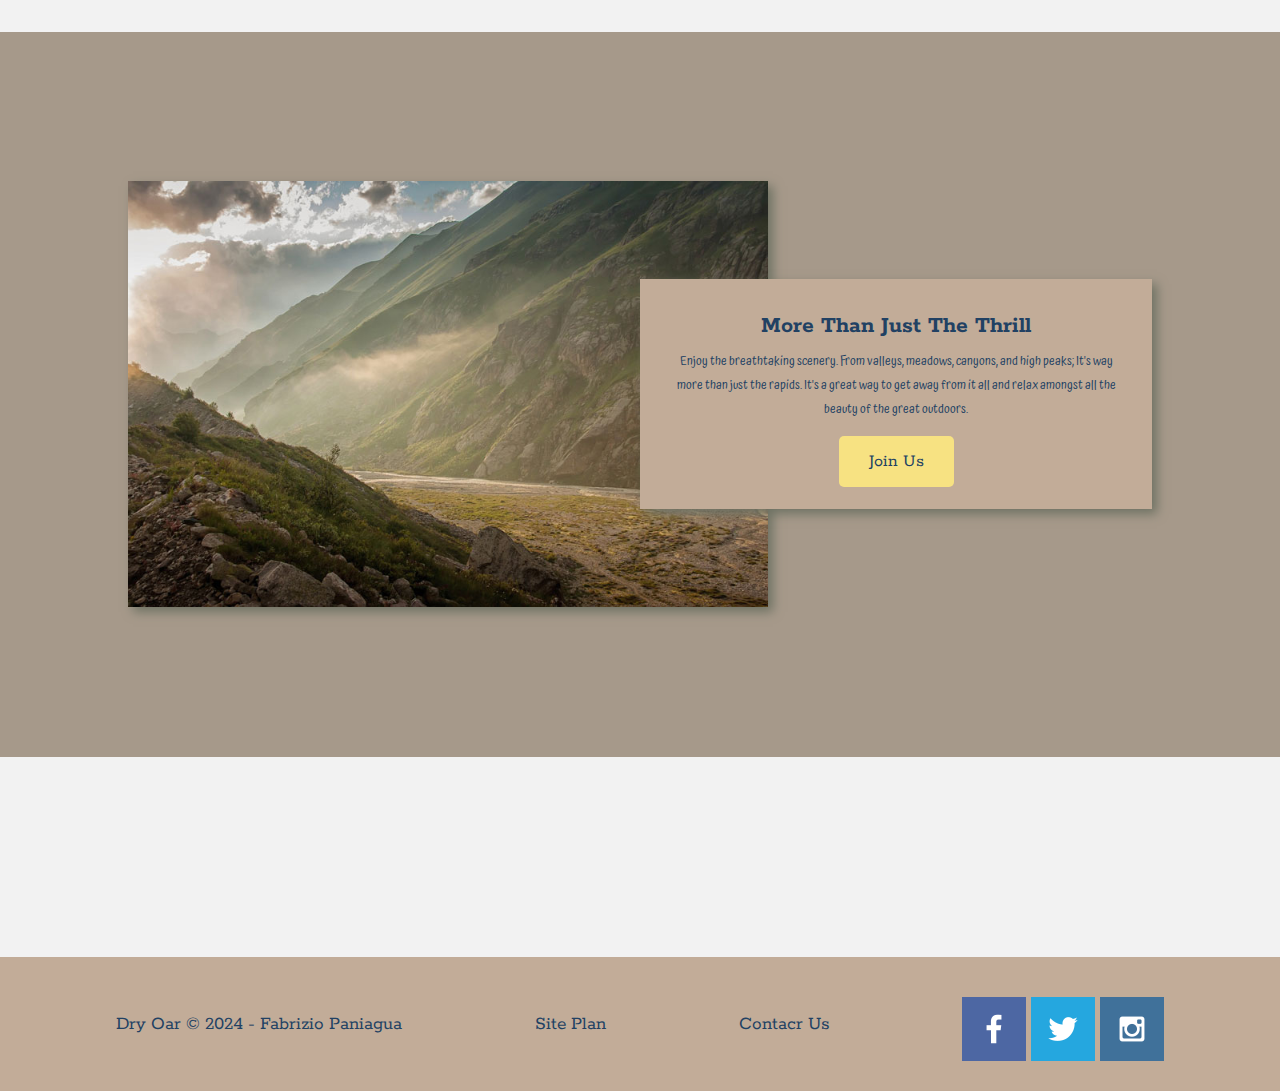
==== commit f67afb28: "page 2" ====
--- a/wwr/index.html
+++ b/wwr/index.html
@@ -15,7 +15,7 @@
         </a>
         <nav>
             <a href="index.html">Home</a>
-            <a href="#">Page 2</a>
+            <a href="faq.html">FAQ</a>
             <a href="site-plan-rafting.html"> Site Plan</a>
             <a href="contactus.hmtl">Contact Us</a>
         </nav>
--- a/wwr/styles/style.css
+++ b/wwr/styles/style.css
@@ -78,7 +78,7 @@
 }
 .home-title{
     text-align: center;
-    color: #214163;
+    color: #ffffff;
     font-family: "DynaPuff", Helvetica, sans-serif;
     font-size: 2em;
     margin-top: 10px;
@@ -184,6 +184,104 @@
     padding-top: 15px;
 }
 
+/* FAQ styles */
+
+#top {
+    display: grid;
+    grid-template-columns: 1fr 1fr 1fr;
+    column-gap: 40px;
+    row-gap: 40px;
+}
+.faq-grid {
+    display: grid;
+    grid-template-columns: 1fr 1fr;
+    row-gap: 40px;
+}
+.headline-p2 {
+    color: #214163;
+    font-family: "DynaPuff", Helvetica, sans-serif;
+    font-size: 3em;
+    margin-top: 10px;
+    grid-column: 1/3;
+    grid-row: 3/4;
+    text-align: left;
+    margin-left: 15%;
+}
+.book1{
+    background-color: #F7E282;
+    color: #214163;
+    text-decoration: none;
+    font-family: "Rokkitt", Helvetica, sans-serif;
+    font-size: 18px;
+    padding: 15px 30px;
+    margin-top: 50px;
+    border-radius: 5px;
+}
+#pic1 {
+    width: 900px;
+    height: 800px;
+    grid-column: 3/4;
+    grid-row: 3/4;
+}
+p {
+    color: #214163;
+    font-family: "Atma", Helvetica, sans-serif;
+    font-size: .8em;
+}
+.pic2 {
+    width: 500px;
+    height: 400px;
+    grid-row: 2/3;
+    margin-left: 15%;
+}
+.faq {
+    color: #214163;
+    font-family: "DynaPuff", Helvetica, sans-serif;
+    font-size: 4em;
+    margin-right: 50%;
+    margin-top: 20%;
+}
+.q1{
+    grid-column: 2/3;
+    grid-row: 1/2;
+    margin-top: 20%;
+    color: #214163;
+    font-family: "DynaPuff", Helvetica, sans-serif;
+    font-size: 2em;
+    justify-items: left;
+    text-align:left;
+}
+.q2{
+    grid-column: 2/3;
+    grid-row: 2/3;
+    color: #214163;
+    font-family: "DynaPuff", Helvetica, sans-serif;
+    font-size: 2em;
+    justify-items: left;
+    text-align:left;
+}
+.q3{
+    grid-column: 2/3;
+    grid-row: 3/4;
+    color: #214163;
+    font-family: "DynaPuff", Helvetica, sans-serif;
+    font-size: 2em;
+    justify-items: left;
+    text-align:left;
+}
+.q4{
+    grid-column: 2/3;
+    grid-row: 4/5;
+    color: #214163;
+    font-family: "DynaPuff", Helvetica, sans-serif;
+    font-size: 2em;
+    justify-items: left;
+    text-align:left;
+}
+p {
+    font-family: "Rokkitt", Helvetica, sans-serif;
+}
+
 @media screen and (max-width: 900px) {
     #hero, .home-grid {
         display: block;
